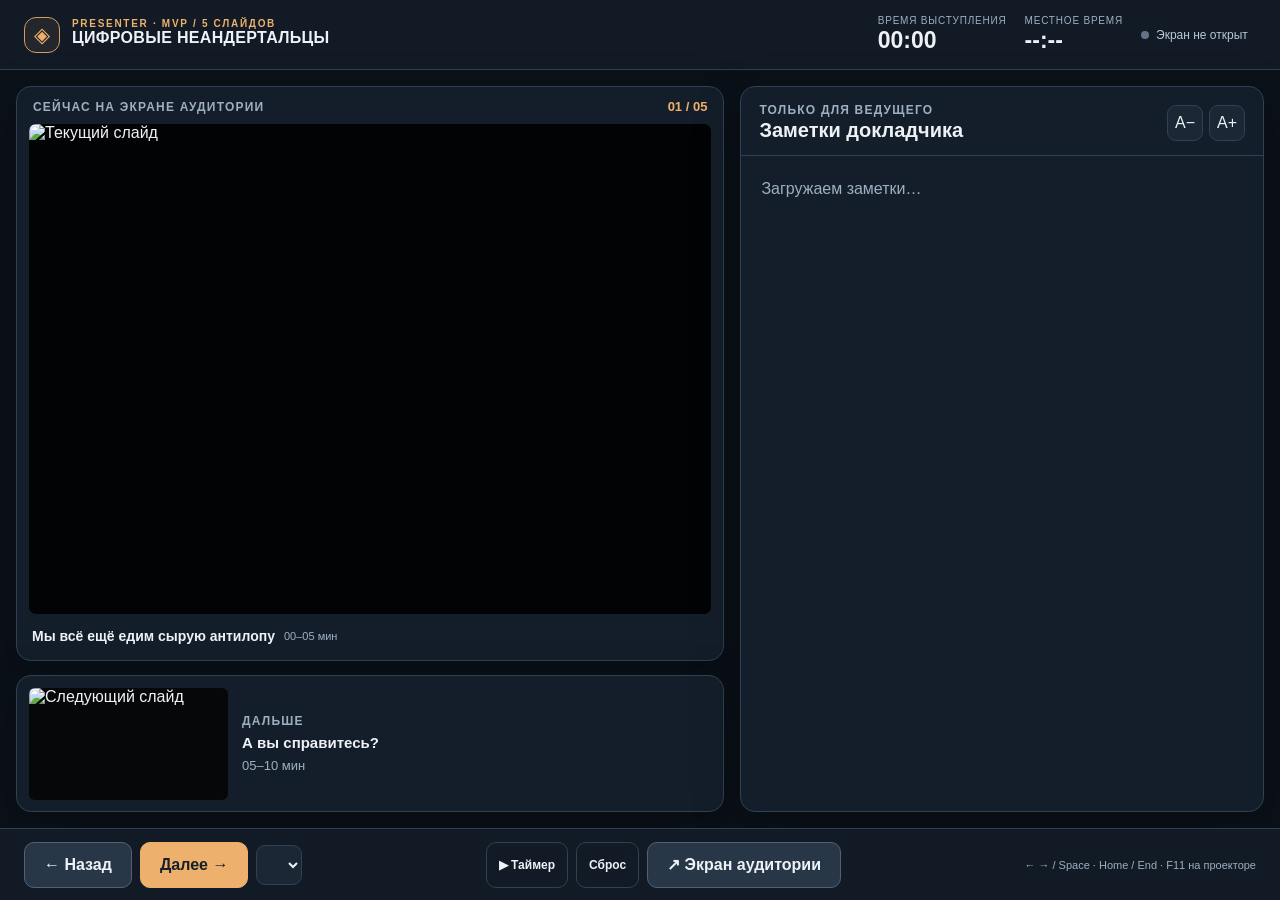
==== index.html @ 44a6a903 "feat: create real presenter dashboard markup" ====
<!doctype html>
<html lang="ru">
<head>
  <meta charset="utf-8">
  <meta name="viewport" content="width=device-width, initial-scale=1">
  <meta name="theme-color" content="#0b1119">
  <title>Цифровые неандертальцы · пульт ведущего</title>
  <link rel="stylesheet" href="styles.css">
  <script type="module" src="presenter.js"></script>
</head>
<body>
  <div class="shell">
    <header class="topbar">
      <div class="brand">
        <span class="brand-mark" aria-hidden="true">◈</span>
        <div>
          <div class="kicker">Presenter · MVP / 5 слайдов</div>
          <h1>ЦИФРОВЫЕ НЕАНДЕРТАЛЬЦЫ</h1>
        </div>
      </div>
      <div class="meta">
        <div class="time-pair"><small>Время выступления</small><strong id="elapsed">00:00</strong></div>
        <div class="time-pair"><small>Местное время</small><strong id="wallTime">--:--</strong></div>
        <span class="status" id="connectionStatus" aria-live="polite"><i class="dot"></i>Экран не открыт</span>
      </div>
    </header>

    <div id="alert" class="alert" hidden role="alert"></div>

    <main class="main">
      <section class="stage-area" aria-label="Слайды">
        <div class="panel stage-main">
          <div class="panel-head">
            <span class="panel-title">Сейчас на экране аудитории</span>
            <span class="slide-count" id="slideNumber">01 / 05</span>
          </div>
          <div class="slide-box">
            <img id="currentImage" alt="Текущий слайд" src="assets/slides/01.png">
          </div>
          <div class="caption-line">
            <span id="currentTitle">Мы всё ещё едим сырую антилопу</span>
            <span class="pale" id="timingLabel">00–05 мин</span>
          </div>
        </div>
        <div class="panel next-line" aria-label="Следующий слайд">
          <div class="next-preview"><img id="nextImage" alt="Следующий слайд" src="assets/slides/02.png"></div>
          <div class="next-text"><span class="panel-title">Дальше</span><strong id="nextTitle">А вы справитесь?</strong><span class="note-when" id="nextTiming">05–10 мин</span></div>
        </div>
      </section>

      <section class="panel notes-panel" aria-label="Заметки докладчика">
        <div class="notes-header">
          <div><div class="panel-title">Только для ведущего</div><h2>Заметки докладчика</h2></div>
          <div class="notes-actions">
            <button id="smallerText" type="button" class="square-btn" title="Уменьшить текст" aria-label="Уменьшить текст">А−</button>
            <button id="largerText" type="button" class="square-btn" title="Увеличить текст" aria-label="Увеличить текст">А+</button>
          </div>
        </div>
        <div class="notes-scroll" id="notesScroll" tabindex="0" aria-label="Полный текст заметок">
          <p class="muted">Загружаем заметки…</p>
        </div>
      </section>
    </main>

    <footer class="toolbar">
      <div class="controls">
        <button type="button" id="prev" class="control-btn" aria-label="Предыдущий слайд">← Назад</button>
        <button type="button" id="next" class="control-btn primary" aria-label="Следующий слайд">Далее →</button>
        <select id="jump" class="nav-select" aria-label="Перейти к слайду"></select>
      </div>
      <div class="small-controls">
        <button type="button" id="toggleTimer" class="control-btn text-only">▶ Таймер</button>
        <button type="button" id="resetTimer" class="control-btn text-only" title="Сбросить таймер">Сброс</button>
        <button type="button" id="openAudience" class="control-btn">↗ Экран аудитории</button>
      </div>
      <span class="hint">← → / Space · Home / End · F11 на проекторе</span>
    </footer>
  </div>
</body>
</html>
---- styles.css ----
:root{color-scheme:dark;--bg:#0b1119;--panel:#141e2a;--panel2:#1b2735;--edge:#2f4153;--fg:#eef2f7;--muted:#9dafc0;--amber:#eeb16d;--amber2:#c78a48;--shadow:0 16px 50px rgba(0,0,0,.23)}
*{box-sizing:border-box}
html,body{margin:0;min-height:100%;background:var(--bg);color:var(--fg);font-family:Inter,"Segoe UI",Arial,sans-serif}
button{cursor:pointer;font:inherit}
button:focus-visible,a:focus-visible{outline:3px solid #65b7fc;outline-offset:3px}
button:disabled{opacity:.35;cursor:not-allowed}
a{color:#add5fc}
[hidden]{display:none!important}
.shell{height:100dvh;display:grid;grid-template-rows:70px minmax(0,1fr) 72px;gap:0;min-height:520px}
.topbar{display:flex;align-items:center;justify-content:space-between;gap:20px;padding:10px 24px;border-bottom:1px solid var(--edge);background:#111a25}
.brand{display:flex;align-items:center;gap:12px;min-width:0}
.brand-mark{width:36px;height:36px;border:1px solid #d69b63;border-radius:12px;display:grid;place-items:center;font-size:21px;color:var(--amber);background:rgba(238,177,109,.08)}
.brand h1{font-size:16px;margin:0 0 4px;line-height:1.1;font-weight:720;letter-spacing:.02em;white-space:nowrap}
.kicker{color:var(--amber);font-size:10px;font-weight:800;letter-spacing:.17em;text-transform:uppercase}
.meta{display:flex;align-items:center;gap:18px}
.time-pair{display:flex;flex-direction:column;gap:1px;min-width:85px}
.time-pair strong{font-size:23px;font-variant-numeric:tabular-nums;font-weight:720}
.muted{color:var(--muted)}
.time-pair small{font-size:10px;letter-spacing:.08em;text-transform:uppercase;color:var(--muted)}
.dot{display:inline-block;width:8px;height:8px;border-radius:50%;background:#647486;margin-right:7px}
.dot.on{background:#50c89d;box-shadow:0 0 0 4px rgba(80,200,157,.10)}
.status{font-size:12px;color:#b8c9d8;min-width:115px}
.main{min-height:0;display:grid;grid-template-columns:minmax(0,1.15fr) minmax(360px,.85fr);gap:16px;padding:16px}
.stage-area{min-width:0;min-height:0;display:flex;flex-direction:column;gap:14px}
.panel{background:var(--panel);border:1px solid var(--edge);border-radius:15px;box-shadow:var(--shadow);overflow:hidden}
.stage-main{padding:12px;flex:1;min-height:0;display:flex;flex-direction:column}
.panel-head{display:flex;justify-content:space-between;align-items:center;gap:10px;padding:0 4px 10px}
.panel-title{font-size:12px;text-transform:uppercase;letter-spacing:.10em;color:var(--muted);font-weight:750}
.slide-count{font-size:13px;font-weight:750;color:var(--amber);font-variant-numeric:tabular-nums}
.slide-box{min-height:0;flex:1;display:flex;justify-content:center;align-items:center;background:#020304;border-radius:7px;overflow:hidden}
.slide-box img{display:block;width:100%;height:100%;object-fit:contain}
.caption-line{display:flex;align-items:center;gap:9px;min-height:34px;padding:10px 3px 0;font-size:14px;font-weight:680}
.caption-line .pale{font-weight:500;color:var(--muted);font-size:11px}
.next-line{height:137px;display:flex;gap:14px;padding:12px;align-items:center}
.next-preview{background:#050709;border-radius:6px;height:112px;aspect-ratio:16/9;overflow:hidden;flex:none}
.next-preview img{height:100%;width:100%;object-fit:contain}
.next-text{min-width:0;display:flex;flex-direction:column;gap:5px}
.next-text strong{font-size:15px;line-height:1.34}
.notes-panel{min-width:0;min-height:0;display:flex;flex-direction:column}
.notes-header{padding:16px 18px 13px;border-bottom:1px solid var(--edge);display:flex;justify-content:space-between;align-items:center;gap:10px}
.notes-header h2{margin:2px 0 0;font-size:20px;font-weight:720;line-height:1.15}
.notes-actions{display:flex;gap:6px;align-items:center}
.square-btn{display:grid;place-items:center;width:36px;height:36px;padding:0;border:1px solid var(--edge);border-radius:9px;background:var(--panel2);color:var(--fg)}
.square-btn:hover{border-color:#9f7147;background:#2a3340}
.notes-scroll{overflow:auto;overscroll-behavior:contain;padding:8px 20px 28px;flex:1;min-height:0;scrollbar-color:#657080 transparent}
.note-section{margin:18px 0 23px}
.note-label{font-size:.72em;letter-spacing:.09em;font-weight:820;text-transform:uppercase;color:var(--amber);margin:0 0 9px}
.note-copy{line-height:1.57;white-space:pre-wrap;word-break:normal;margin:0;font-size:1em;color:#e5ebf2}
.note-when{color:var(--muted);font-size:13px;font-variant-numeric:tabular-nums}
.toolbar{border-top:1px solid var(--edge);background:#111a25;display:flex;align-items:center;justify-content:space-between;gap:16px;padding:10px 24px}
.controls,.small-controls{display:flex;align-items:center;gap:8px}
.control-btn{border:1px solid #536272;border-radius:10px;background:#283747;color:var(--fg);padding:12px 19px;font-weight:700;white-space:nowrap;min-height:46px}
.control-btn:hover:not(:disabled){background:#344a61;border-color:#a5bed3}
.control-btn.primary{background:var(--amber);color:#17202a;border:1px solid #eeb16d}
.control-btn.primary:hover:not(:disabled){background:#f4c38a}
.control-btn.text-only{background:transparent;border-color:var(--edge);font-size:12px;font-weight:600;padding:10px 12px}
.control-btn.text-only:hover{background:var(--panel2)}
.nav-select{padding:11px 12px;color:var(--fg);border:1px solid var(--edge);border-radius:9px;background:var(--panel2);font:inherit;font-size:12px;max-width:260px}
.hint{color:var(--muted);font-size:11px;white-space:nowrap}
.alert{background:#553c25;color:#fff2df;border:1px solid #b98552;margin:12px;padding:12px 18px;border-radius:9px;font-size:14px}
.audience, .audience body{height:100%;overflow:hidden;background:#000}
.audience img{width:100vw;height:100dvh;display:block;object-fit:contain;background:#000}
.viewer-error{position:absolute;inset:0;display:grid;place-items:center;color:#fff;font:18px "Segoe UI",sans-serif}
@media(max-width:1200px){.main{grid-template-columns:minmax(0,1fr) minmax(360px,.85fr)}.next-line{height:112px}.next-preview{height:88px}.time-pair strong{font-size:20px}.hint{display:none}}
@media(max-width:850px){.shell{min-height:850px;height:auto;grid-template-rows:70px minmax(0,1fr) auto}.main{display:flex;flex-direction:column}.stage-main{min-height:340px}.notes-panel{min-height:400px;height:540px}.hint{display:none}.next-line{height:120px}.toolbar{flex-wrap:wrap}.meta{gap:8px}}
@media(max-width:550px){.topbar{padding:8px 12px}.time-pair:nth-child(2){display:none}.brand h1{font-size:13px}.status{display:none}.main{padding:10px}.next-preview{height:74px}.control-btn{padding:10px 11px}.nav-select{max-width:150px}.toolbar{padding:10px}.notes-panel{height:600px}}
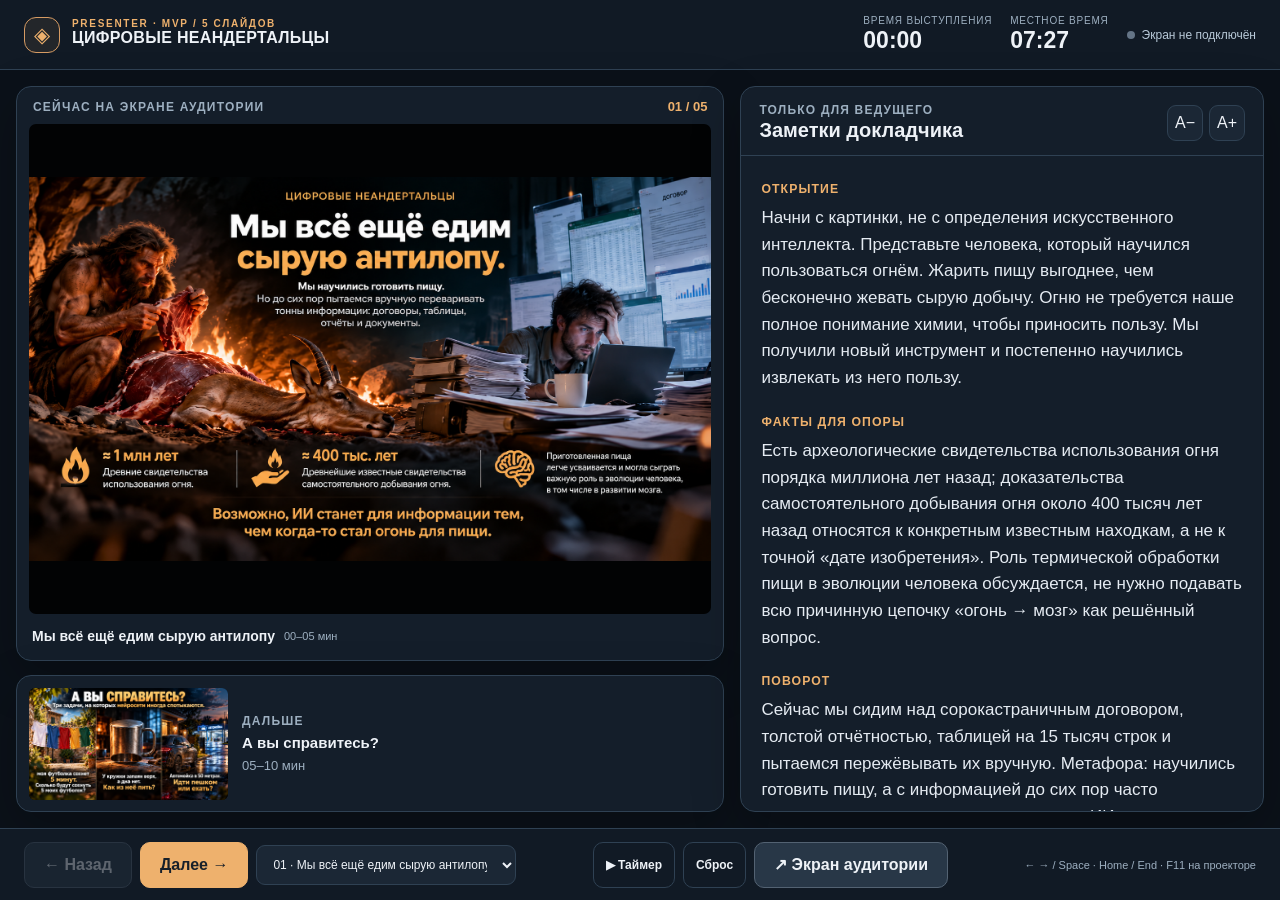
==== commit a9d28e94: "feat: load scripts without modules or fetch to support file://" ====
--- a/index.html
+++ b/index.html
@@ -6,7 +6,9 @@
   <meta name="theme-color" content="#0b1119">
   <title>Цифровые неандертальцы · пульт ведущего</title>
   <link rel="stylesheet" href="styles.css">
-  <script type="module" src="presenter.js"></script>
+  <script src="data/slides-data.js" defer></script>
+  <script src="content/notes-data.js" defer></script>
+  <script src="presenter.js" defer></script>
 </head>
 <body>
   <div class="shell">
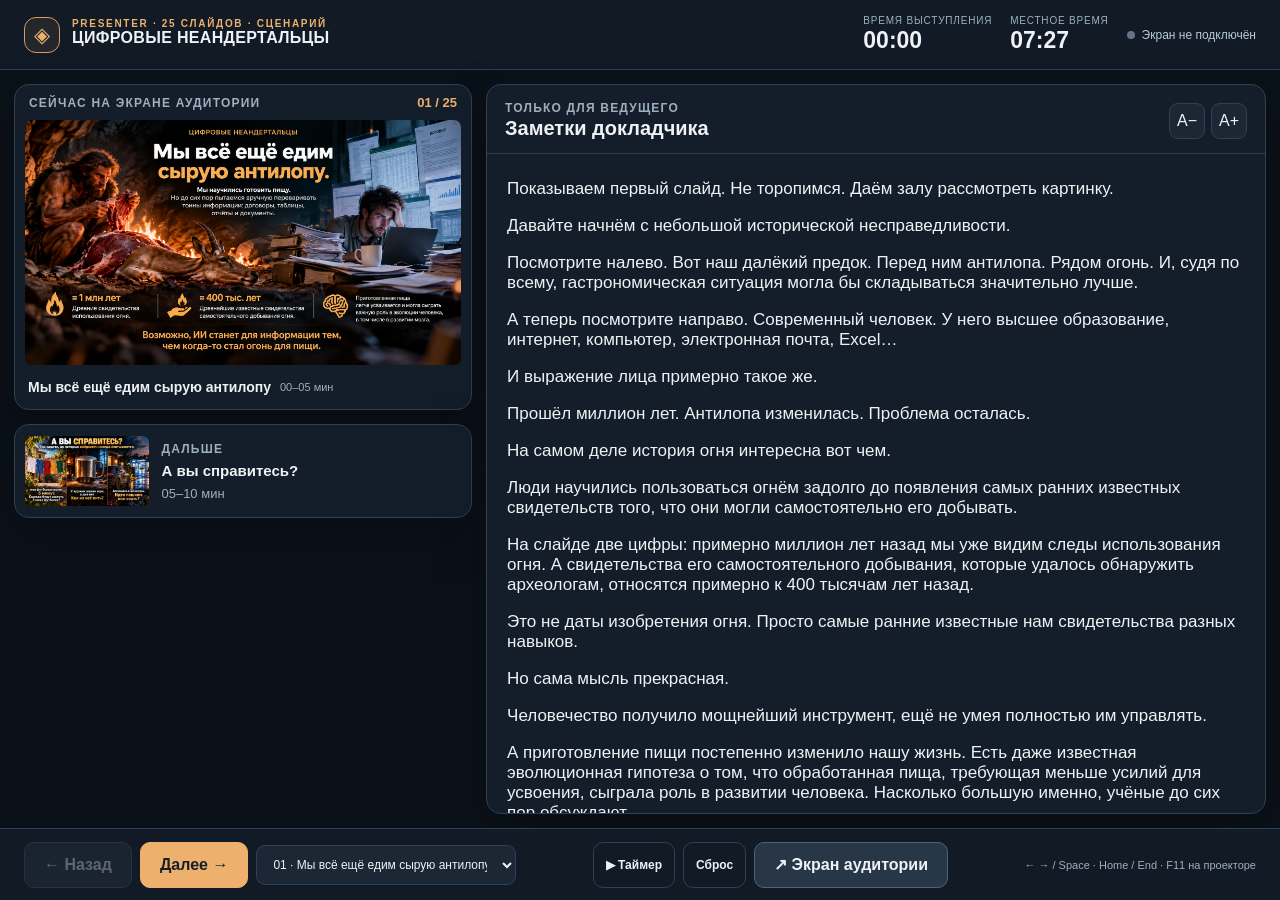
==== commit 53b7323f: "feat: support 25 approved scripts in offline dual-screen presenter" ====
--- a/index.html
+++ b/index.html
@@ -16,7 +16,7 @@
       <div class="brand">
         <span class="brand-mark" aria-hidden="true">◈</span>
         <div>
-          <div class="kicker">Presenter · MVP / 5 слайдов</div>
+          <div class="kicker">Presenter · 25 слайдов · сценарий</div>
           <h1>ЦИФРОВЫЕ НЕАНДЕРТАЛЬЦЫ</h1>
         </div>
       </div>
--- a/styles.css
+++ b/styles.css
@@ -21,19 +21,19 @@
 .dot{display:inline-block;width:8px;height:8px;border-radius:50%;background:#647486;margin-right:7px}
 .dot.on{background:#50c89d;box-shadow:0 0 0 4px rgba(80,200,157,.10)}
 .status{font-size:12px;color:#b8c9d8;min-width:115px}
-.main{min-height:0;display:grid;grid-template-columns:minmax(0,1.15fr) minmax(360px,.85fr);gap:16px;padding:16px}
+.main{min-height:0;display:grid;grid-template-columns:minmax(330px,0.37fr) minmax(0,0.63fr);gap:14px;padding:14px}
 .stage-area{min-width:0;min-height:0;display:flex;flex-direction:column;gap:14px}
 .panel{background:var(--panel);border:1px solid var(--edge);border-radius:15px;box-shadow:var(--shadow);overflow:hidden}
-.stage-main{padding:12px;flex:1;min-height:0;display:flex;flex-direction:column}
+.stage-main{padding:10px;flex:0 0 auto;min-height:0;display:flex;flex-direction:column}
 .panel-head{display:flex;justify-content:space-between;align-items:center;gap:10px;padding:0 4px 10px}
 .panel-title{font-size:12px;text-transform:uppercase;letter-spacing:.10em;color:var(--muted);font-weight:750}
 .slide-count{font-size:13px;font-weight:750;color:var(--amber);font-variant-numeric:tabular-nums}
-.slide-box{min-height:0;flex:1;display:flex;justify-content:center;align-items:center;background:#020304;border-radius:7px;overflow:hidden}
+.slide-box{min-height:0;aspect-ratio:16/9;flex:0 0 auto;display:flex;justify-content:center;align-items:center;background:#020304;border-radius:7px;overflow:hidden}
 .slide-box img{display:block;width:100%;height:100%;object-fit:contain}
 .caption-line{display:flex;align-items:center;gap:9px;min-height:34px;padding:10px 3px 0;font-size:14px;font-weight:680}
 .caption-line .pale{font-weight:500;color:var(--muted);font-size:11px}
-.next-line{height:137px;display:flex;gap:14px;padding:12px;align-items:center}
-.next-preview{background:#050709;border-radius:6px;height:112px;aspect-ratio:16/9;overflow:hidden;flex:none}
+.next-line{height:94px;display:flex;gap:12px;padding:10px;align-items:center}
+.next-preview{background:#050709;border-radius:6px;height:70px;aspect-ratio:16/9;overflow:hidden;flex:none}
 .next-preview img{height:100%;width:100%;object-fit:contain}
 .next-text{min-width:0;display:flex;flex-direction:column;gap:5px}
 .next-text strong{font-size:15px;line-height:1.34}
@@ -46,7 +46,7 @@
 .notes-scroll{overflow:auto;overscroll-behavior:contain;padding:8px 20px 28px;flex:1;min-height:0;scrollbar-color:#657080 transparent}
 .note-section{margin:18px 0 23px}
 .note-label{font-size:.72em;letter-spacing:.09em;font-weight:820;text-transform:uppercase;color:var(--amber);margin:0 0 9px}
-.note-copy{line-height:1.57;white-space:pre-wrap;word-break:normal;margin:0;font-size:1em;color:#e5ebf2}
+.note-copy{line-height:1.62;white-space:pre-wrap;word-break:normal;margin:0;font-size:1em;color:#e5ebf2}
 .note-when{color:var(--muted);font-size:13px;font-variant-numeric:tabular-nums}
 .toolbar{border-top:1px solid var(--edge);background:#111a25;display:flex;align-items:center;justify-content:space-between;gap:16px;padding:10px 24px}
 .controls,.small-controls{display:flex;align-items:center;gap:8px}
@@ -62,6 +62,6 @@
 .audience, .audience body{height:100%;overflow:hidden;background:#000}
 .audience img{width:100vw;height:100dvh;display:block;object-fit:contain;background:#000}
 .viewer-error{position:absolute;inset:0;display:grid;place-items:center;color:#fff;font:18px "Segoe UI",sans-serif}
-@media(max-width:1200px){.main{grid-template-columns:minmax(0,1fr) minmax(360px,.85fr)}.next-line{height:112px}.next-preview{height:88px}.time-pair strong{font-size:20px}.hint{display:none}}
+@media(max-width:1200px){.main{grid-template-columns:minmax(300px,.38fr) minmax(0,.62fr)}.next-line{height:90px}.next-preview{height:66px}.time-pair strong{font-size:20px}.hint{display:none}}
 @media(max-width:850px){.shell{min-height:850px;height:auto;grid-template-rows:70px minmax(0,1fr) auto}.main{display:flex;flex-direction:column}.stage-main{min-height:340px}.notes-panel{min-height:400px;height:540px}.hint{display:none}.next-line{height:120px}.toolbar{flex-wrap:wrap}.meta{gap:8px}}
 @media(max-width:550px){.topbar{padding:8px 12px}.time-pair:nth-child(2){display:none}.brand h1{font-size:13px}.status{display:none}.main{padding:10px}.next-preview{height:74px}.control-btn{padding:10px 11px}.nav-select{max-width:150px}.toolbar{padding:10px}.notes-panel{height:600px}}
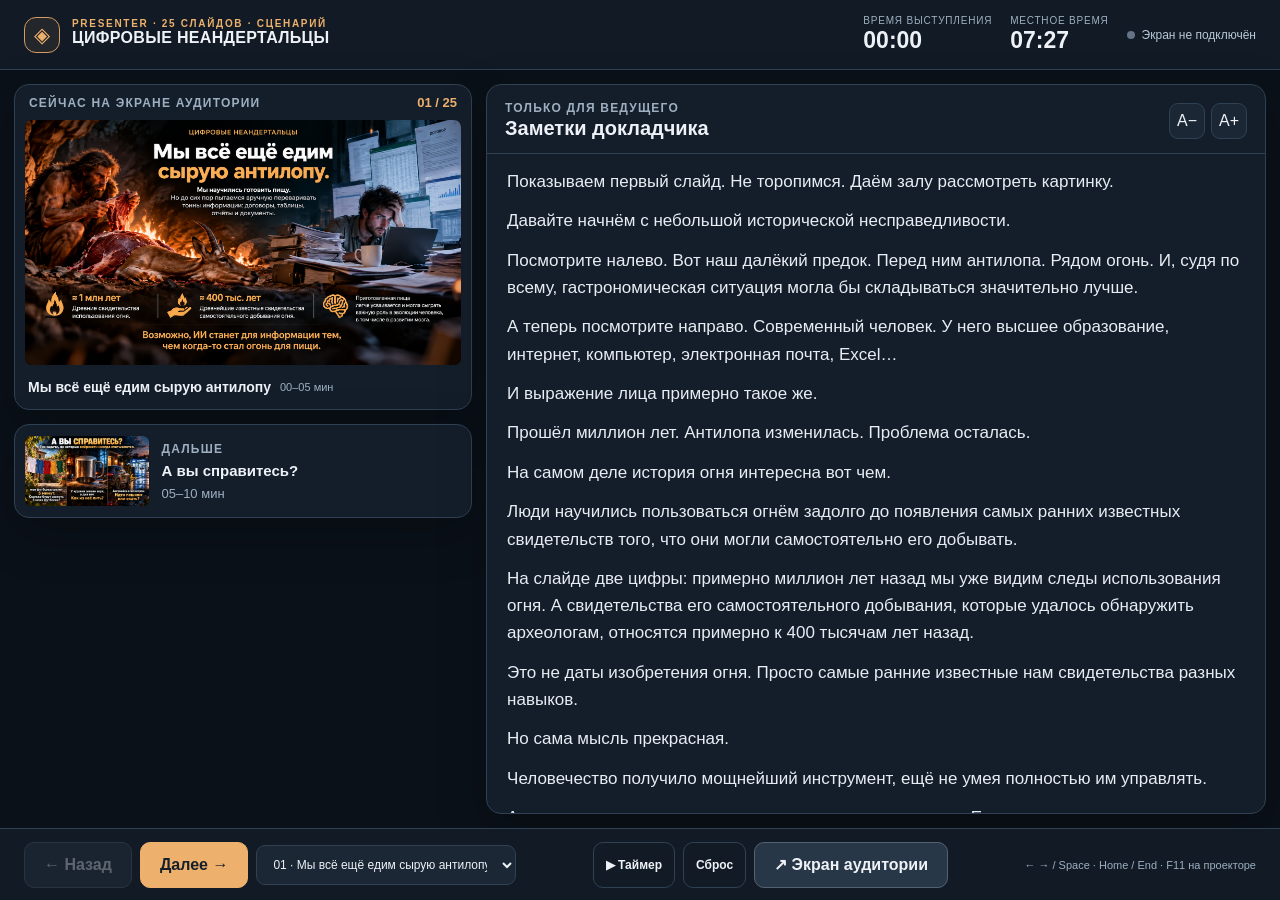
==== commit ead142a5: "feat: add Q&A intro and final resources QR surfaces" ====
--- a/index.html
+++ b/index.html
@@ -8,6 +8,7 @@
   <link rel="stylesheet" href="styles.css">
   <script src="data/slides-data.js" defer></script>
   <script src="content/notes-data.js" defer></script>
+  <script src="vendor/qrcode.min.js" defer></script>
   <script src="presenter.js" defer></script>
 </head>
 <body>
@@ -34,10 +35,12 @@
         <div class="panel stage-main">
           <div class="panel-head">
             <span class="panel-title">Сейчас на экране аудитории</span>
-            <span class="slide-count" id="slideNumber">01 / 05</span>
+            <span class="slide-count" id="slideNumber">01 / 25</span>
           </div>
           <div class="slide-box">
             <img id="currentImage" alt="Текущий слайд" src="assets/slides/01.png">
+            <div id="introPreview" class="intro-preview" hidden><span class="intro-label">ЦИФРОВЫЕ НЕАНДЕРТАЛЬЦЫ</span><strong>ВОПРОСЫ К СПИКЕРУ</strong><span>Сканируйте QR. Отправляйте вопросы в течение выступления.</span><div class="qr-white" id="presenterIntroQr"></div></div>
+            <div id="presenterFinalOverlay" class="presenter-final-overlay" hidden><strong>МАТЕРИАЛЫ ВЫСТУПЛЕНИЯ</strong><div class="qr-white" id="presenterFinalQr"></div><small>PDF на Google Диске</small></div>
           </div>
           <div class="caption-line">
             <span id="currentTitle">Мы всё ещё едим сырую антилопу</span>
@@ -73,6 +76,7 @@
       <div class="small-controls">
         <button type="button" id="toggleTimer" class="control-btn text-only">▶ Таймер</button>
         <button type="button" id="resetTimer" class="control-btn text-only" title="Сбросить таймер">Сброс</button>
+        <button type="button" id="showMaterials" class="control-btn" hidden>◈ Показать QR материалов</button>
         <button type="button" id="openAudience" class="control-btn">↗ Экран аудитории</button>
       </div>
       <span class="hint">← → / Space · Home / End · F11 на проекторе</span>
--- a/styles.css
+++ b/styles.css
@@ -65,3 +65,11 @@
 @media(max-width:1200px){.main{grid-template-columns:minmax(300px,.38fr) minmax(0,.62fr)}.next-line{height:90px}.next-preview{height:66px}.time-pair strong{font-size:20px}.hint{display:none}}
 @media(max-width:850px){.shell{min-height:850px;height:auto;grid-template-rows:70px minmax(0,1fr) auto}.main{display:flex;flex-direction:column}.stage-main{min-height:340px}.notes-panel{min-height:400px;height:540px}.hint{display:none}.next-line{height:120px}.toolbar{flex-wrap:wrap}.meta{gap:8px}}
 @media(max-width:550px){.topbar{padding:8px 12px}.time-pair:nth-child(2){display:none}.brand h1{font-size:13px}.status{display:none}.main{padding:10px}.next-preview{height:74px}.control-btn{padding:10px 11px}.nav-select{max-width:150px}.toolbar{padding:10px}.notes-panel{height:600px}}
+
+/* Утверждённый сценический текст: речь крупная, ремарки приглушены */
+.speech-paragraph { margin:0 0 .72em; font-size:1em; line-height:1.60; color:#e8edf4; white-space:pre-wrap; overflow-wrap:anywhere; }
+.speech-paragraph strong { color:#f9d29e; font-weight:780; }
+.speech-paragraph.stage-direction { font-size:.81em; line-height:1.42; color:#91aabe; font-style:italic; margin:1.1em 0 1.05em; padding:0 0 0 11px; border-left:2px solid #597087; }
+.speech-paragraph.speech-cue { color:#f6c37e; margin:1.3em 0 .6em; }
+.speech-paragraph.speech-cue strong { color:#f6c37e; }
+.notes-scroll { padding-top:14px; }
